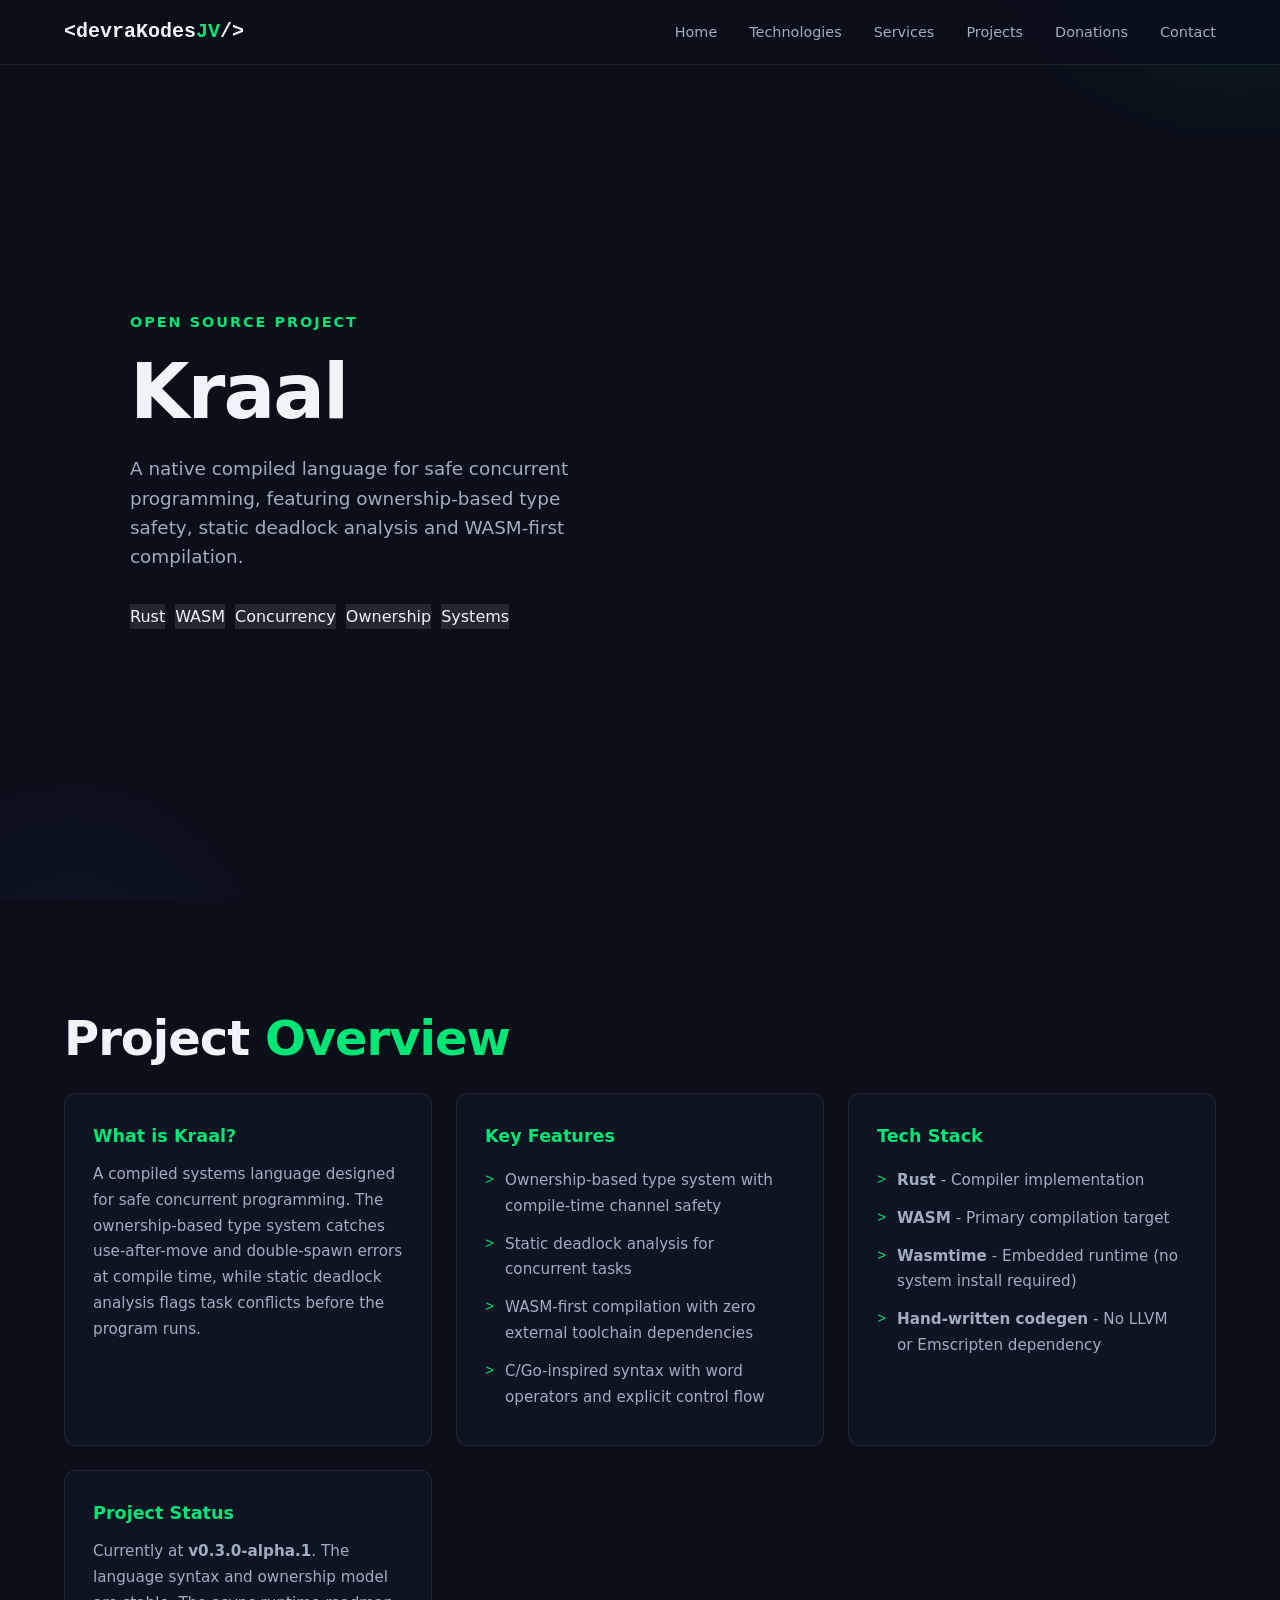
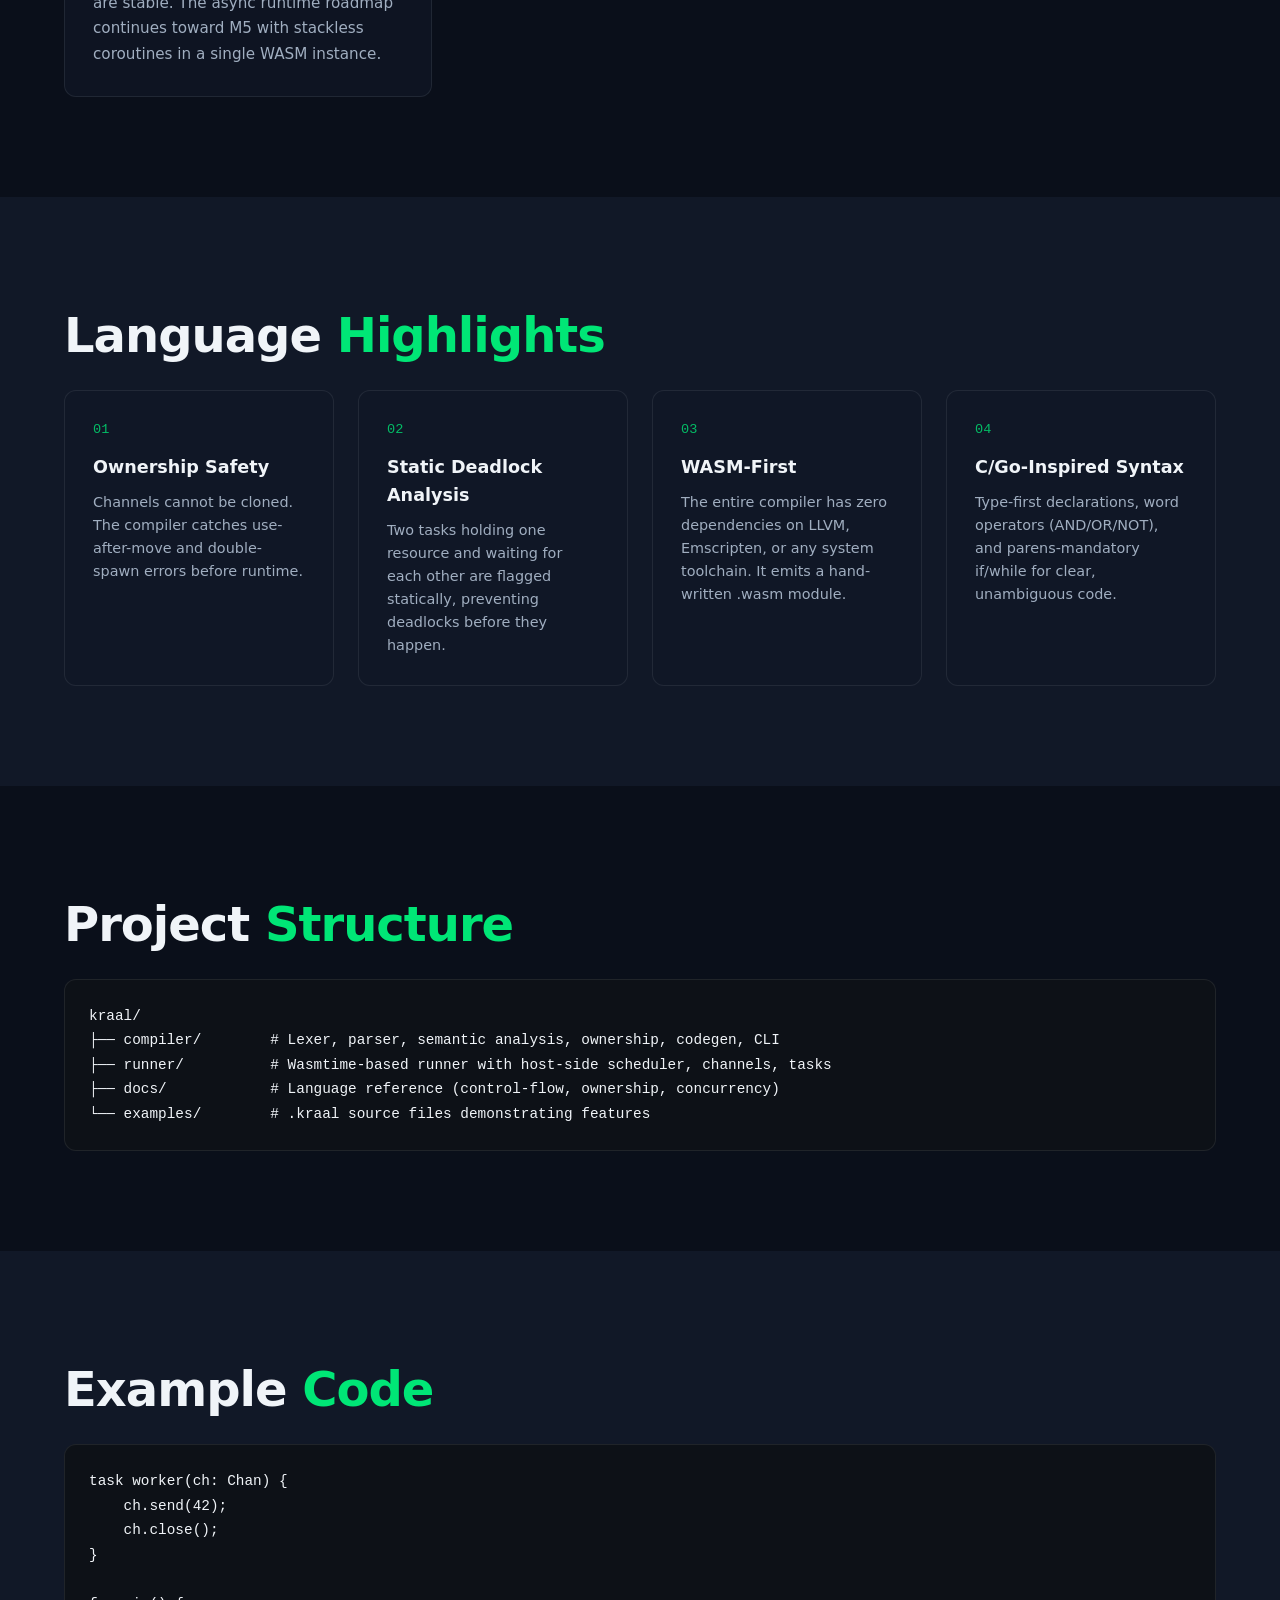
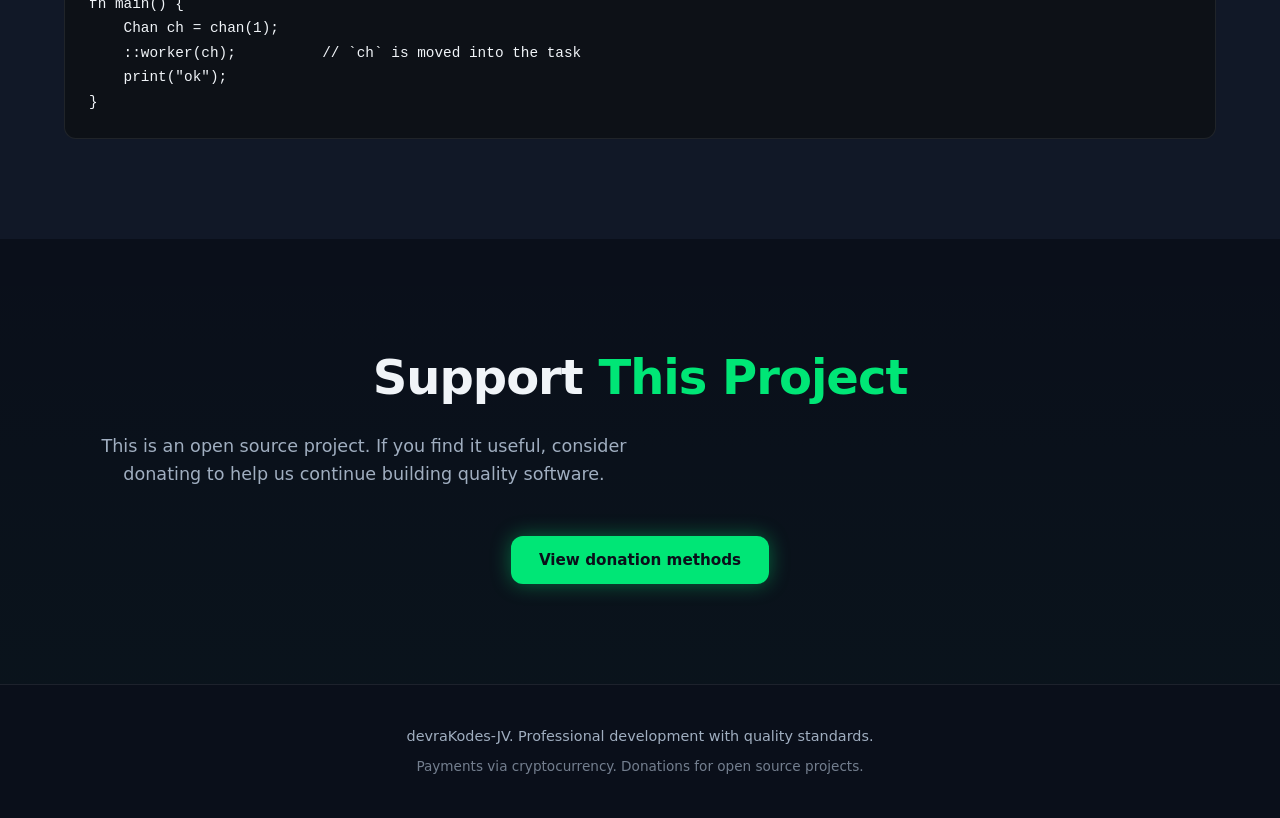
==== projects/kraal.html @ a85d1690 "kraal added" ====
<!DOCTYPE html>
<html lang="en">
<head>
  <meta charset="UTF-8">
  <meta name="viewport" content="width=device-width, initial-scale=1.0">
  <title>Kraal | devraKodes-JV</title>
  <link rel="stylesheet" href="../styles.css">
</head>
<body>
  <nav class="navbar">
    <div class="container">
      <a href="../" class="logo">&lt;devraKodes<span class="logo-accent">JV</span>/&gt;</a>
      <button class="nav-toggle" id="navToggle" aria-label="Menu">
        <span></span>
        <span></span>
        <span></span>
      </button>
      <ul class="nav-menu" id="navMenu">
        <li><a href="../#home">Home</a></li>
        <li><a href="../#technologies">Technologies</a></li>
        <li><a href="../#services">Services</a></li>
        <li><a href="../#projects">Projects</a></li>
        <li><a href="../#donations">Donations</a></li>
        <li><a href="../#contact">Contact</a></li>
      </ul>
    </div>
  </nav>

  <header class="hero">
    <div class="container">
      <div class="hero-content">
        <p class="hero-pre">Open Source Project</p>
        <h1 class="hero-title">Kraal</h1>
        <p class="hero-sub">A native compiled language for safe concurrent programming, featuring ownership-based type safety, static deadlock analysis and WASM-first compilation.</p>
        <div class="hero-tags">
          <span class="tag">Rust</span>
          <span class="tag">WASM</span>
          <span class="tag">Concurrency</span>
          <span class="tag">Ownership</span>
          <span class="tag">Systems</span>
        </div>
      </div>
    </div>
  </header>

  <section class="section">
    <div class="container">
      <h2 class="section-title">Project <span class="accent">Overview</span></h2>
      
      <div class="detail-grid">
        <div class="detail-card">
          <h3>What is Kraal?</h3>
          <p>A compiled systems language designed for safe concurrent programming. The ownership-based type system catches use-after-move and double-spawn errors at compile time, while static deadlock analysis flags task conflicts before the program runs.</p>
        </div>
        <div class="detail-card">
          <h3>Key Features</h3>
          <ul>
            <li>Ownership-based type system with compile-time channel safety</li>
            <li>Static deadlock analysis for concurrent tasks</li>
            <li>WASM-first compilation with zero external toolchain dependencies</li>
            <li>C/Go-inspired syntax with word operators and explicit control flow</li>
          </ul>
        </div>
        <div class="detail-card">
          <h3>Tech Stack</h3>
          <ul>
            <li><strong>Rust</strong> - Compiler implementation</li>
            <li><strong>WASM</strong> - Primary compilation target</li>
            <li><strong>Wasmtime</strong> - Embedded runtime (no system install required)</li>
            <li><strong>Hand-written codegen</strong> - No LLVM or Emscripten dependency</li>
          </ul>
        </div>
        <div class="detail-card">
          <h3>Project Status</h3>
          <p>Currently at <strong>v0.3.0-alpha.1</strong>. The language syntax and ownership model are stable. The async runtime roadmap continues toward M5 with stackless coroutines in a single WASM instance.</p>
        </div>
      </div>
    </div>
  </section>

  <section class="section alt-section">
    <div class="container">
      <h2 class="section-title">Language <span class="accent">Highlights</span></h2>
      
      <div class="features-grid">
        <div class="feature-card">
          <div class="feature-number">01</div>
          <h4>Ownership Safety</h4>
          <p>Channels cannot be cloned. The compiler catches use-after-move and double-spawn errors before runtime.</p>
        </div>
        <div class="feature-card">
          <div class="feature-number">02</div>
          <h4>Static Deadlock Analysis</h4>
          <p>Two tasks holding one resource and waiting for each other are flagged statically, preventing deadlocks before they happen.</p>
        </div>
        <div class="feature-card">
          <div class="feature-number">03</div>
          <h4>WASM-First</h4>
          <p>The entire compiler has zero dependencies on LLVM, Emscripten, or any system toolchain. It emits a hand-written .wasm module.</p>
        </div>
        <div class="feature-card">
          <div class="feature-number">04</div>
          <h4>C/Go-Inspired Syntax</h4>
          <p>Type-first declarations, word operators (AND/OR/NOT), and parens-mandatory if/while for clear, unambiguous code.</p>
        </div>
      </div>
    </div>
  </section>

  <section class="section">
    <div class="container">
      <h2 class="section-title">Project <span class="accent">Structure</span></h2>
      
      <div class="structure-block">
        <pre><code>kraal/
├── compiler/        # Lexer, parser, semantic analysis, ownership, codegen, CLI
├── runner/          # Wasmtime-based runner with host-side scheduler, channels, tasks
├── docs/            # Language reference (control-flow, ownership, concurrency)
└── examples/        # .kraal source files demonstrating features</code></pre>
      </div>
    </div>
  </section>

  <section class="section alt-section">
    <div class="container">
      <h2 class="section-title">Example <span class="accent">Code</span></h2>
      
      <div class="structure-block">
        <pre><code>task worker(ch: Chan<Number>) {
    ch.send(42);
    ch.close();
}

fn main() {
    Chan<Number> ch = chan<Number>(1);
    ::worker(ch);          // `ch` is moved into the task
    print("ok");
}</code></pre>
      </div>
    </div>
  </section>

  <section class="section cta-section">
    <div class="container">
      <h2 class="section-title">Support <span class="accent">This Project</span></h2>
      <p class="section-desc">This is an open source project. If you find it useful, consider donating to help us continue building quality software.</p>
      <a href="../#donations" class="btn btn-primary">View donation methods</a>
    </div>
  </section>

  <footer class="footer">
    <div class="container">
      <p>devraKodes-JV. Professional development with quality standards.</p>
      <p class="footer-sub">Payments via cryptocurrency. Donations for open source projects.</p>
    </div>
  </footer>

  <script src="../index.js"></script>
</body>
</html>
---- styles.css ----
:root {
  --bg-primary: #0a0f1a;
  --bg-secondary: #111827;
  --bg-card: rgba(17, 24, 39, 0.7);
  --text-primary: #f0f4f8;
  --text-secondary: #a0aec0;
  --accent: #00e676;
  --accent-dim: rgba(0, 230, 118, 0.15);
  --accent-glow: rgba(0, 230, 118, 0.4);
  --border: rgba(255, 255, 255, 0.08);
  --code-bg: #0d1117;
  --error: #ff5252;
  --radius: 12px;
  --max-width: 1200px;
  --transition: 0.3s cubic-bezier(0.4, 0, 0.2, 1);
}

* {
  margin: 0;
  padding: 0;
  box-sizing: border-box;
}

html {
  scroll-behavior: smooth;
}

body {
  font-family: system-ui, -apple-system, BlinkMacSystemFont, 'Segoe UI', Roboto, sans-serif;
  background-color: var(--bg-primary);
  color: var(--text-primary);
  line-height: 1.6;
  overflow-x: hidden;
}

.container {
  max-width: var(--max-width);
  margin: 0 auto;
  padding: 0 24px;
}

a {
  text-decoration: none;
  color: inherit;
  transition: color var(--transition);
}

ul {
  list-style: none;
}

code, pre {
  font-family: 'Courier New', Courier, monospace;
}

.btn {
  display: inline-flex;
  align-items: center;
  justify-content: center;
  padding: 12px 28px;
  border-radius: var(--radius);
  font-weight: 600;
  font-size: 0.95rem;
  cursor: pointer;
  border: none;
  transition: all var(--transition);
  position: relative;
  overflow: hidden;
}

.btn-primary {
  background: var(--accent);
  color: var(--bg-primary);
  box-shadow: 0 0 20px var(--accent-glow);
}

.btn-primary:hover {
  transform: translateY(-2px);
  box-shadow: 0 0 30px var(--accent-glow), 0 8px 25px rgba(0, 0, 0, 0.3);
}

.btn-secondary {
  background: transparent;
  color: var(--text-primary);
  border: 1px solid var(--border);
  backdrop-filter: blur(4px);
}

.btn-secondary:hover {
  border-color: var(--accent);
  color: var(--accent);
  transform: translateY(-2px);
}

.btn-copy {
  background: rgba(255, 255, 255, 0.05);
  color: var(--text-primary);
  border: 1px solid var(--border);
  padding: 8px 16px;
  font-size: 0.85rem;
  margin-top: 12px;
}

.btn-copy:hover {
  border-color: var(--accent);
  color: var(--accent);
}

.navbar {
  position: fixed;
  top: 0;
  left: 0;
  right: 0;
  z-index: 1000;
  padding: 16px 0;
  background: rgba(10, 15, 26, 0.85);
  backdrop-filter: blur(12px);
  border-bottom: 1px solid var(--border);
}

.navbar .container {
  display: flex;
  align-items: center;
  justify-content: space-between;
}

.logo {
  font-family: 'Courier New', Courier, monospace;
  font-weight: 700;
  font-size: 1.25rem;
  color: var(--text-primary);
}

.logo-accent {
  color: var(--accent);
}

.nav-menu {
  display: flex;
  gap: 32px;
}

.nav-menu a {
  font-size: 0.9rem;
  font-weight: 500;
  color: var(--text-secondary);
  position: relative;
}

.nav-menu a:hover,
.nav-menu a.active {
  color: var(--accent);
}

.nav-menu a::after {
  content: '';
  position: absolute;
  bottom: -6px;
  left: 0;
  width: 0;
  height: 2px;
  background: var(--accent);
  transition: width var(--transition);
}

.nav-menu a:hover::after,
.nav-menu a.active::after {
  width: 100%;
}

.nav-toggle {
  display: none;
  flex-direction: column;
  gap: 5px;
  background: none;
  border: none;
  cursor: pointer;
  padding: 4px;
}

.nav-toggle span {
  display: block;
  width: 24px;
  height: 2px;
  background: var(--text-primary);
  transition: all var(--transition);
}

.nav-toggle.active span:nth-child(1) {
  transform: rotate(45deg) translate(5px, 5px);
}

.nav-toggle.active span:nth-child(2) {
  opacity: 0;
}

.nav-toggle.active span:nth-child(3) {
  transform: rotate(-45deg) translate(5px, -5px);
}

.hero {
  min-height: 100vh;
  display: flex;
  align-items: center;
  padding: 120px 0 80px;
  position: relative;
  overflow: hidden;
}

.hero::before {
  content: '';
  position: absolute;
  top: -50%;
  right: -20%;
  width: 600px;
  height: 600px;
  background: radial-gradient(circle, var(--accent-glow) 0%, transparent 70%);
  opacity: 0.3;
  pointer-events: none;
}

.hero::after {
  content: '';
  position: absolute;
  bottom: -30%;
  left: -10%;
  width: 400px;
  height: 400px;
  background: radial-gradient(circle, rgba(99, 102, 241, 0.3) 0%, transparent 70%);
  opacity: 0.2;
  pointer-events: none;
}

.hero .container {
  display: grid;
  grid-template-columns: 1fr 1fr;
  gap: 60px;
  align-items: center;
  position: relative;
  z-index: 1;
}

.hero-pre {
  color: var(--accent);
  font-weight: 600;
  font-size: 0.9rem;
  letter-spacing: 2px;
  text-transform: uppercase;
  margin-bottom: 16px;
}

.hero-title {
  font-size: clamp(3rem, 6vw, 5rem);
  font-weight: 800;
  line-height: 1.1;
  margin-bottom: 20px;
  letter-spacing: -2px;
}

.hero-accent {
  color: var(--accent);
}

.hero-sub {
  font-size: 1.15rem;
  color: var(--text-secondary);
  margin-bottom: 32px;
  max-width: 480px;
}

.hero-cta {
  display: flex;
  gap: 16px;
  flex-wrap: wrap;
}

.hero-code {
  background: var(--code-bg);
  border: 1px solid var(--border);
  border-radius: var(--radius);
  padding: 24px;
  overflow-x: auto;
  box-shadow: 0 20px 60px rgba(0, 0, 0, 0.4);
  position: relative;
}

.hero-code::before {
  content: 'Java';
  position: absolute;
  top: 12px;
  right: 16px;
  font-size: 0.75rem;
  color: var(--text-secondary);
  opacity: 0.6;
}

.hero-code pre {
  font-size: 0.9rem;
  line-height: 1.7;
  color: var(--text-primary);
}

.code-keyword {
  color: #ff79c6;
}

.code-class {
  color: #8be9fd;
}

.code-string {
  color: #f1fa8c;
}

.section {
  padding: 100px 0;
  position: relative;
}

.section-title {
  font-size: clamp(2rem, 4vw, 3rem);
  font-weight: 800;
  margin-bottom: 16px;
  letter-spacing: -1px;
}

.section-desc {
  color: var(--text-secondary);
  font-size: 1.1rem;
  margin-bottom: 48px;
  max-width: 600px;
}

.accent {
  color: var(--accent);
}

.tech-section {
  background: linear-gradient(180deg, transparent 0%, rgba(0, 230, 118, 0.02) 100%);
}

.tech-grid {
  display: grid;
  grid-template-columns: repeat(auto-fit, minmax(260px, 1fr));
  gap: 24px;
}

.tech-card {
  background: var(--bg-card);
  border: 1px solid var(--border);
  border-radius: var(--radius);
  padding: 28px;
  transition: all var(--transition);
  position: relative;
  overflow: hidden;
}

.tech-card::before {
  content: '';
  position: absolute;
  top: 0;
  left: 0;
  right: 0;
  height: 2px;
  background: linear-gradient(90deg, transparent, var(--accent), transparent);
  opacity: 0;
  transition: opacity var(--transition);
}

.tech-card:hover {
  transform: translateY(-6px);
  border-color: rgba(0, 230, 118, 0.3);
  box-shadow: 0 20px 40px rgba(0, 0, 0, 0.3);
}

.tech-card:hover::before {
  opacity: 1;
}

.tech-icon {
  width: 48px;
  height: 48px;
  display: flex;
  align-items: center;
  justify-content: center;
  background: var(--accent-dim);
  border-radius: 10px;
  margin-bottom: 20px;
  color: var(--accent);
}

.tech-icon svg {
  width: 24px;
  height: 24px;
}

.tech-card h3 {
  font-size: 1.1rem;
  margin-bottom: 12px;
  font-weight: 600;
}

.tech-card ul li {
  color: var(--text-secondary);
  font-size: 0.9rem;
  padding: 4px 0;
  position: relative;
  padding-left: 16px;
}

.tech-card ul li::before {
  content: '>';
  position: absolute;
  left: 0;
  color: var(--accent);
  font-family: 'Courier New', Courier, monospace;
}

.services-section {
  background: var(--bg-secondary);
}

.services-grid {
  display: grid;
  grid-template-columns: repeat(auto-fit, minmax(260px, 1fr));
  gap: 24px;
}

.service-card {
  background: var(--bg-card);
  border: 1px solid var(--border);
  border-radius: var(--radius);
  padding: 32px;
  transition: all var(--transition);
  position: relative;
}

.service-card:hover {
  transform: translateY(-6px);
  border-color: rgba(0, 230, 118, 0.3);
}

.service-number {
  font-family: 'Courier New', Courier, monospace;
  font-size: 0.85rem;
  color: var(--accent);
  margin-bottom: 16px;
  opacity: 0.8;
}

.service-card h3 {
  font-size: 1.2rem;
  margin-bottom: 12px;
  font-weight: 600;
}

.service-card p {
  color: var(--text-secondary);
  font-size: 0.95rem;
}

.service-note {
  margin-top: 32px;
  padding: 24px;
  background: rgba(0, 230, 118, 0.05);
  border: 1px solid rgba(0, 230, 118, 0.2);
  border-radius: var(--radius);
  color: var(--text-secondary);
  font-size: 0.95rem;
  line-height: 1.7;
}

.service-note strong {
  color: var(--text-primary);
}

.projects-section {
  background: linear-gradient(180deg, transparent 0%, rgba(0, 230, 118, 0.02) 100%);
}

.projects-grid {
  display: grid;
  grid-template-columns: repeat(auto-fit, minmax(280px, 1fr));
  gap: 20px;
}

.project-card {
  background: var(--bg-card);
  border: 1px solid var(--border);
  border-radius: var(--radius);
  padding: 24px;
  transition: all var(--transition);
  position: relative;
  display: flex;
  flex-direction: column;
  gap: 12px;
}

.project-card:hover {
  border-color: rgba(0, 230, 118, 0.3);
  box-shadow: 0 12px 40px rgba(0, 0, 0, 0.3);
  transform: translateY(-4px);
}

.project-card.featured {
  border-color: rgba(0, 230, 118, 0.2);
  background: linear-gradient(135deg, rgba(0, 230, 118, 0.05), transparent);
}

.project-badge {
  display: inline-block;
  background: var(--accent);
  color: var(--bg-primary);
  font-size: 0.7rem;
  font-weight: 700;
  padding: 3px 10px;
  border-radius: 20px;
  letter-spacing: 1px;
  text-transform: uppercase;
  align-self: flex-start;
}

.project-card h3 {
  font-size: 1.1rem;
  font-weight: 700;
}

.project-desc {
  color: var(--text-secondary);
  font-size: 0.85rem;
  line-height: 1.5;
}

.project-tags {
  display: flex;
  flex-wrap: wrap;
  gap: 8px;
}

.project-link {
  margin-top: auto;
  color: var(--accent);
  font-weight: 600;
  font-size: 0.85rem;
  padding-top: 8px;
}

.donations-section {
  background: var(--bg-secondary);
}

.donation-methods {
  display: grid;
  grid-template-columns: repeat(auto-fit, minmax(280px, 1fr));
  gap: 24px;
}

.donation-card {
  background: var(--bg-card);
  border: 1px solid var(--border);
  border-radius: var(--radius);
  padding: 32px;
  text-align: center;
  transition: all var(--transition);
}

.donation-card:hover {
  transform: translateY(-6px);
  border-color: rgba(0, 230, 118, 0.3);
  box-shadow: 0 20px 40px rgba(0, 0, 0, 0.3);
}

.crypto-icon {
  width: 56px;
  height: 56px;
  margin: 0 auto 20px;
  border-radius: 50%;
  display: flex;
  align-items: center;
  justify-content: center;
  font-size: 1.5rem;
}

.crypto-icon.btc {
  background: rgba(247, 147, 26, 0.15);
  color: #f7931a;
}

.crypto-icon.eth {
  background: rgba(98, 126, 234, 0.15);
  color: #627eea;
}

.crypto-icon.usdt {
  background: rgba(38, 161, 123, 0.15);
  color: #26a17b;
}

.donation-card h4 {
  font-size: 1.1rem;
  margin-bottom: 12px;
}

.crypto-address {
  font-family: 'Courier New', Courier, monospace;
  font-size: 0.8rem;
  color: var(--text-secondary);
  word-break: break-all;
  background: rgba(0, 0, 0, 0.2);
  padding: 12px;
  border-radius: 8px;
  margin-bottom: 8px;
}

.contact-section {
  background: linear-gradient(180deg, transparent 0%, rgba(0, 230, 118, 0.02) 100%);
}

.contact-wrapper {
  display: grid;
  grid-template-columns: 1.5fr 1fr;
  gap: 48px;
  align-items: start;
}

.contact-form {
  display: grid;
  grid-template-columns: 1fr 1fr;
  gap: 20px;
}

.form-group {
  display: flex;
  flex-direction: column;
  gap: 8px;
}

.form-group.full {
  grid-column: 1 / -1;
}

.form-group label {
  font-size: 0.85rem;
  font-weight: 600;
  color: var(--text-secondary);
  text-transform: uppercase;
  letter-spacing: 1px;
}

.form-group input,
.form-group select,
.form-group textarea {
  background: var(--bg-card);
  border: 1px solid var(--border);
  border-radius: 8px;
  padding: 12px 16px;
  color: var(--text-primary);
  font-family: inherit;
  font-size: 0.95rem;
  transition: all var(--transition);
}

.form-group input:focus,
.form-group select:focus,
.form-group textarea:focus {
  outline: none;
  border-color: var(--accent);
  box-shadow: 0 0 0 3px var(--accent-dim);
}

.form-group textarea {
  resize: vertical;
  min-height: 120px;
}

.btn-submit {
  grid-column: 1 / -1;
  justify-self: start;
}

.contact-info {
  display: flex;
  flex-direction: column;
  gap: 20px;
}

.info-card {
  background: var(--bg-card);
  border: 1px solid var(--border);
  border-radius: var(--radius);
  padding: 24px;
  transition: all var(--transition);
}

.info-card:hover {
  border-color: rgba(0, 230, 118, 0.3);
}

.info-card h4 {
  font-size: 0.85rem;
  color: var(--text-secondary);
  text-transform: uppercase;
  letter-spacing: 1px;
  margin-bottom: 8px;
}

.info-card p {
  font-size: 1rem;
  font-weight: 600;
}

.footer {
  padding: 40px 0;
  border-top: 1px solid var(--border);
  text-align: center;
  color: var(--text-secondary);
  font-size: 0.9rem;
}

.footer-sub {
  margin-top: 8px;
  font-size: 0.85rem;
  opacity: 0.7;
}

/* Animaciones */
.fade-in {
  opacity: 0;
  transform: translateY(30px);
  transition: opacity 0.6s ease, transform 0.6s ease;
}

.fade-in.visible {
  opacity: 1;
  transform: translateY(0);
}

/* Responsive */
@media (max-width: 968px) {
  .hero .container {
    grid-template-columns: 1fr;
    gap: 40px;
  }

  .hero-code {
    order: -1;
  }

  .contact-wrapper {
    grid-template-columns: 1fr;
  }

  .nav-menu {
    position: fixed;
    top: 60px;
    left: 0;
    right: 0;
    background: rgba(10, 15, 26, 0.95);
    backdrop-filter: blur(12px);
    flex-direction: column;
    padding: 24px;
    gap: 16px;
    border-bottom: 1px solid var(--border);
    transform: translateY(-120%);
    transition: transform var(--transition);
  }

  .nav-menu.open {
    transform: translateY(0);
  }

  .nav-toggle {
    display: flex;
  }
}

@media (max-width: 640px) {
  .contact-form {
    grid-template-columns: 1fr;
  }

  .btn-submit {
    grid-column: 1;
  }

  .hero-cta {
    flex-direction: column;
  }

  .btn {
    width: 100%;
  }
}

/* Project Detail Page */
.hero-tags {
  display: flex;
  flex-wrap: wrap;
  gap: 10px;
  margin-top: 20px;
}

.hero-tags .tag {
  background: rgba(255, 255, 255, 0.1);
  border-color: rgba(255, 255, 255, 0.2);
}

.detail-grid {
  display: grid;
  grid-template-columns: repeat(auto-fit, minmax(280px, 1fr));
  gap: 24px;
}

.detail-card {
  background: var(--bg-card);
  border: 1px solid var(--border);
  border-radius: var(--radius);
  padding: 28px;
  transition: all var(--transition);
}

.detail-card:hover {
  border-color: rgba(0, 230, 118, 0.3);
  transform: translateY(-4px);
}

.detail-card h3 {
  font-size: 1.1rem;
  margin-bottom: 12px;
  color: var(--accent);
}

.detail-card p,
.detail-card li {
  color: var(--text-secondary);
  font-size: 0.95rem;
  line-height: 1.7;
}

.detail-card ul {
  list-style: none;
  padding: 0;
}

.detail-card ul li {
  padding: 6px 0;
  padding-left: 20px;
  position: relative;
}

.detail-card ul li::before {
  content: '>';
  position: absolute;
  left: 0;
  color: var(--accent);
  font-family: 'Courier New', Courier, monospace;
}

.alt-section {
  background: var(--bg-secondary);
}

.features-grid {
  display: grid;
  grid-template-columns: repeat(auto-fit, minmax(260px, 1fr));
  gap: 24px;
}

.feature-card {
  background: var(--bg-card);
  border: 1px solid var(--border);
  border-radius: var(--radius);
  padding: 28px;
  transition: all var(--transition);
  position: relative;
}

.feature-card:hover {
  border-color: rgba(0, 230, 118, 0.3);
  transform: translateY(-4px);
}

.feature-number {
  font-family: 'Courier New', Courier, monospace;
  font-size: 0.85rem;
  color: var(--accent);
  margin-bottom: 12px;
  opacity: 0.8;
}

.feature-card h4 {
  font-size: 1.1rem;
  margin-bottom: 10px;
  font-weight: 600;
}

.feature-card p {
  color: var(--text-secondary);
  font-size: 0.9rem;
  line-height: 1.6;
}

.structure-block {
  background: var(--code-bg);
  border: 1px solid var(--border);
  border-radius: var(--radius);
  padding: 24px;
  overflow-x: auto;
}

.structure-block pre {
  font-family: 'Courier New', Courier, monospace;
  font-size: 0.9rem;
  line-height: 1.7;
  color: var(--text-primary);
}

.cta-section {
  background: linear-gradient(180deg, transparent 0%, rgba(0, 230, 118, 0.02) 100%);
  text-align: center;
}
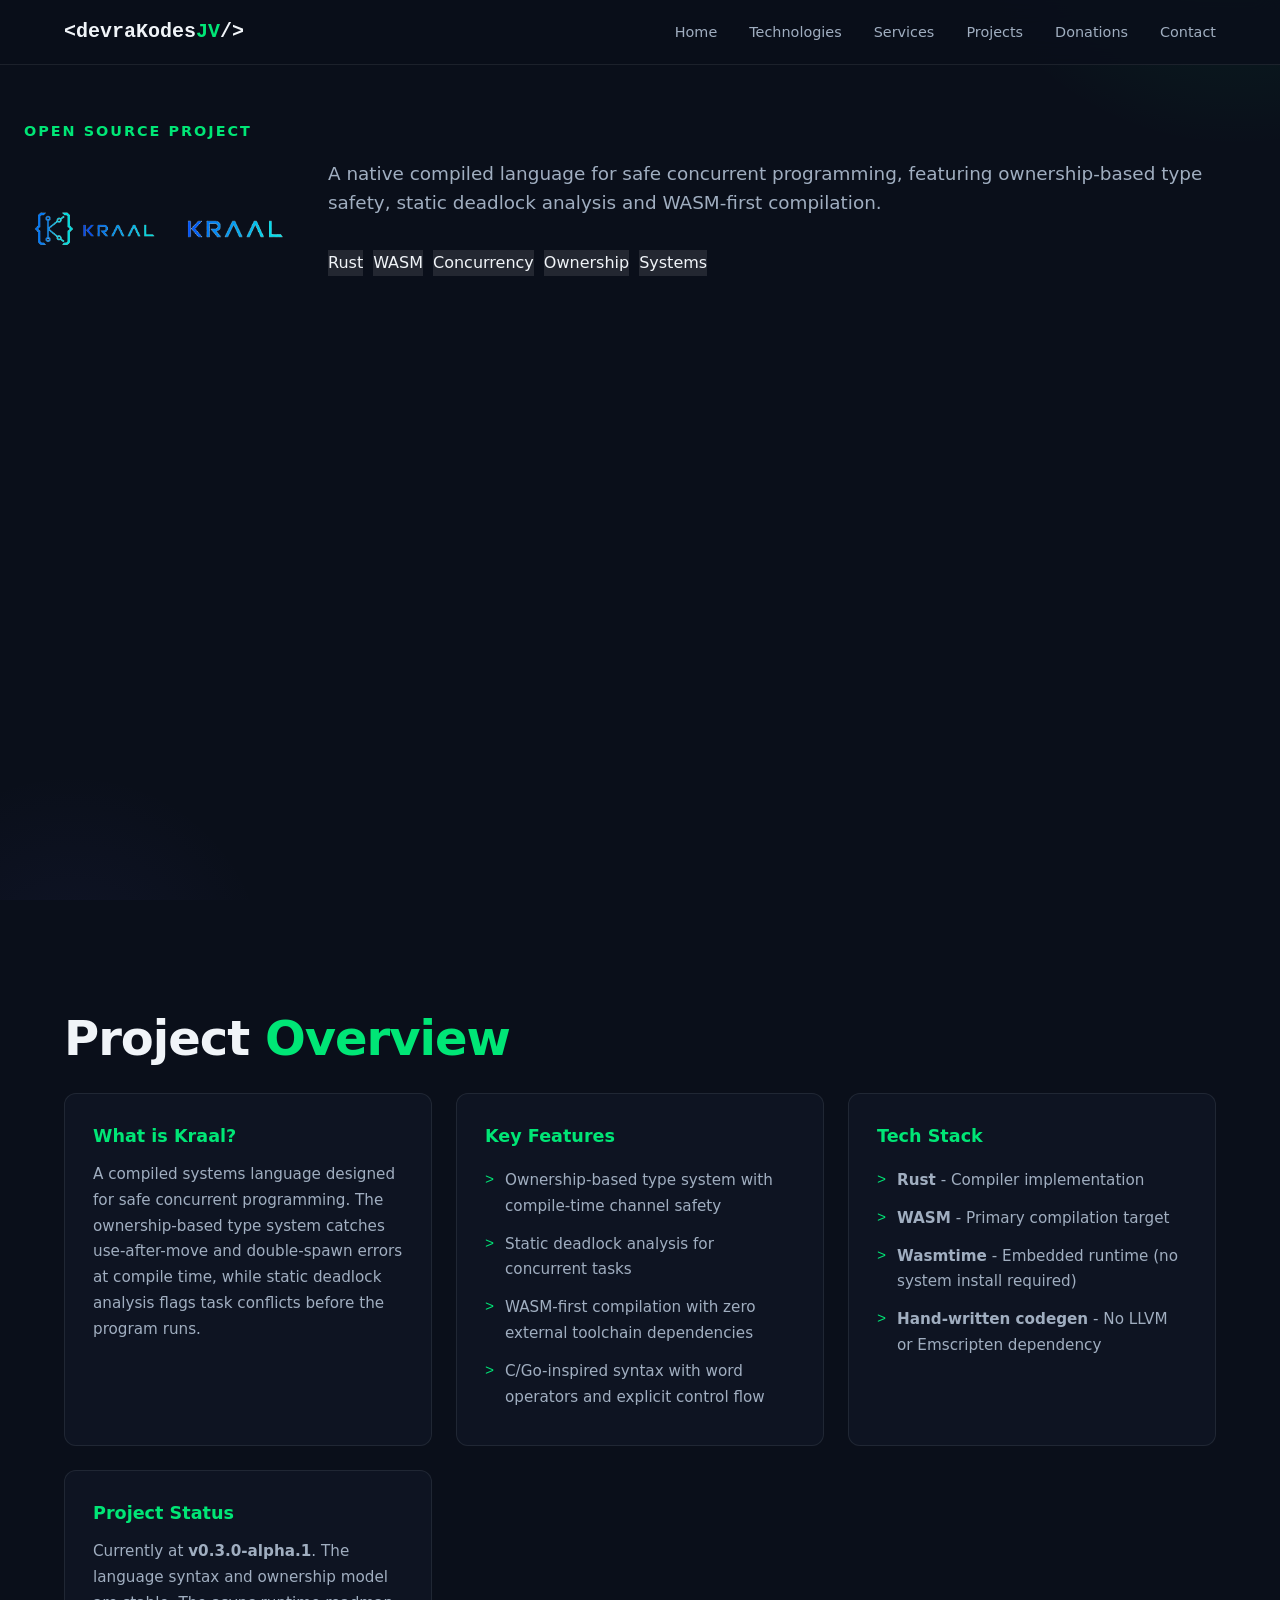
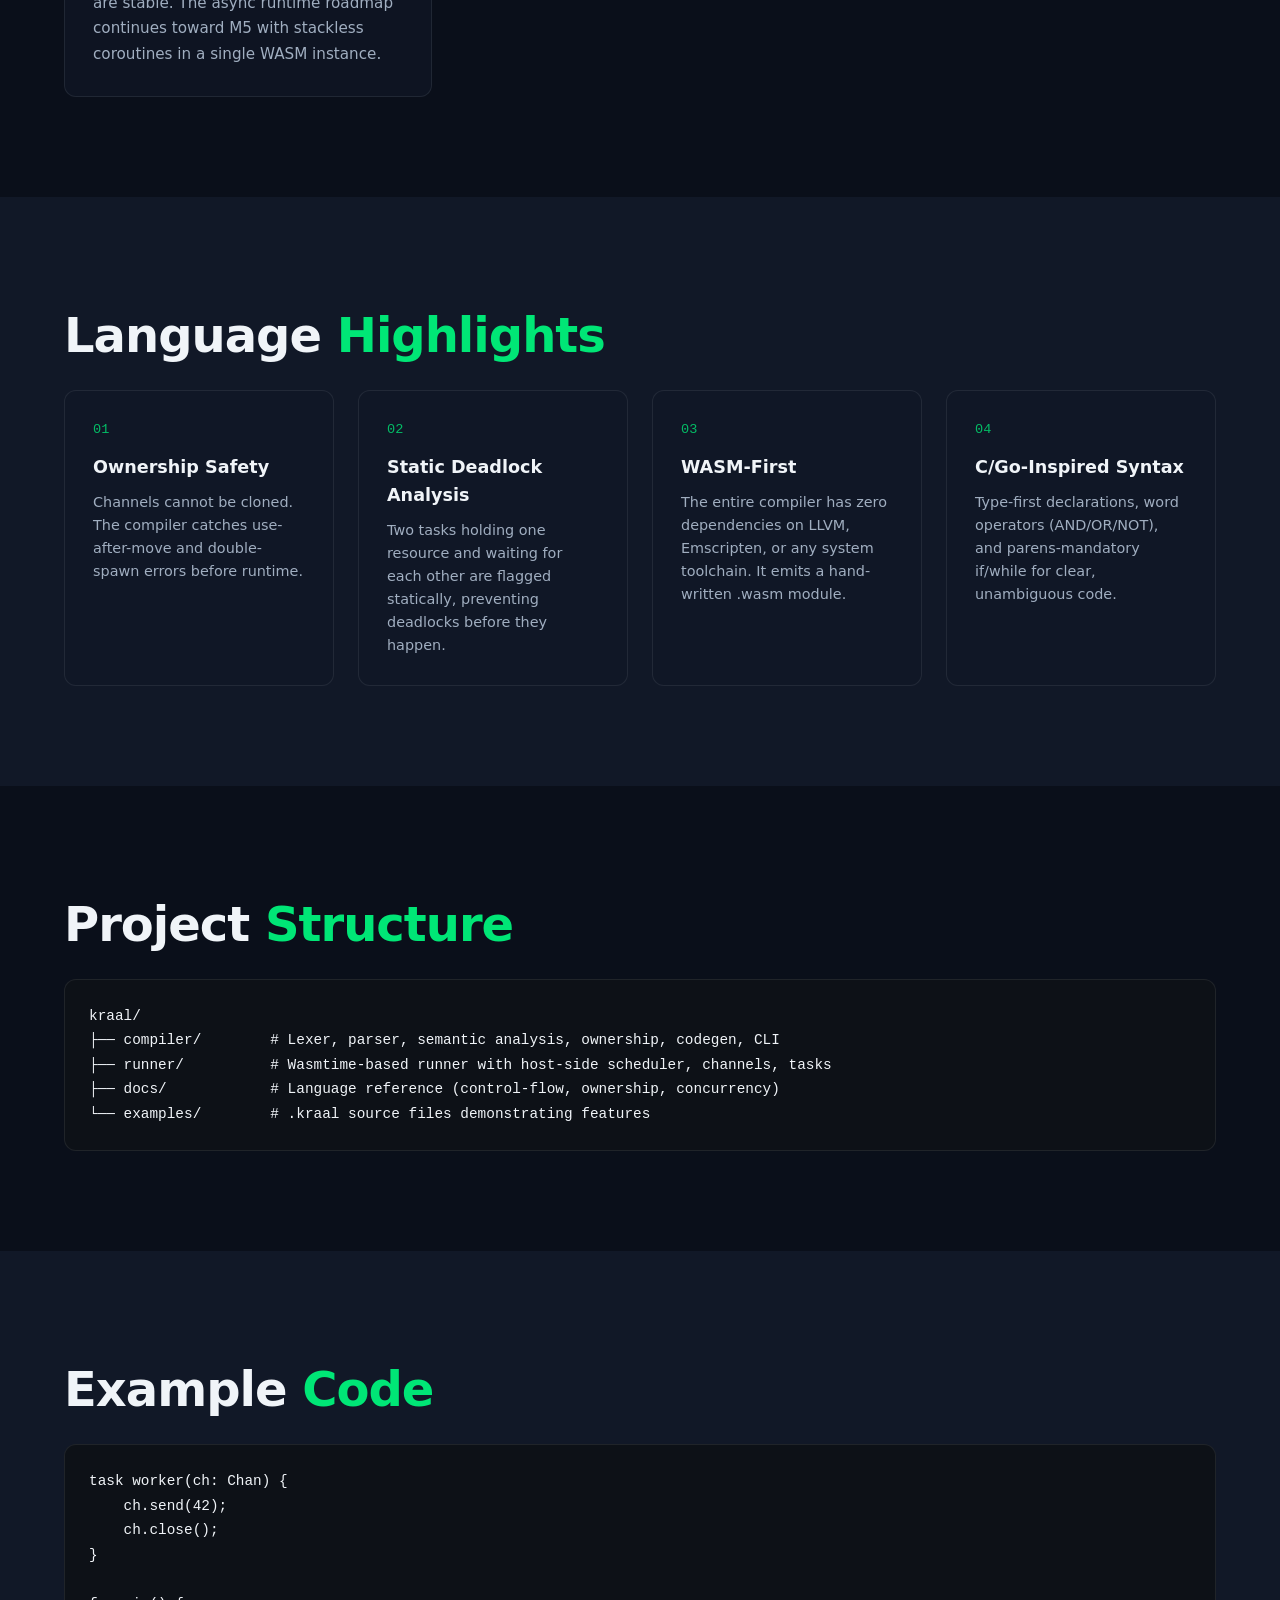
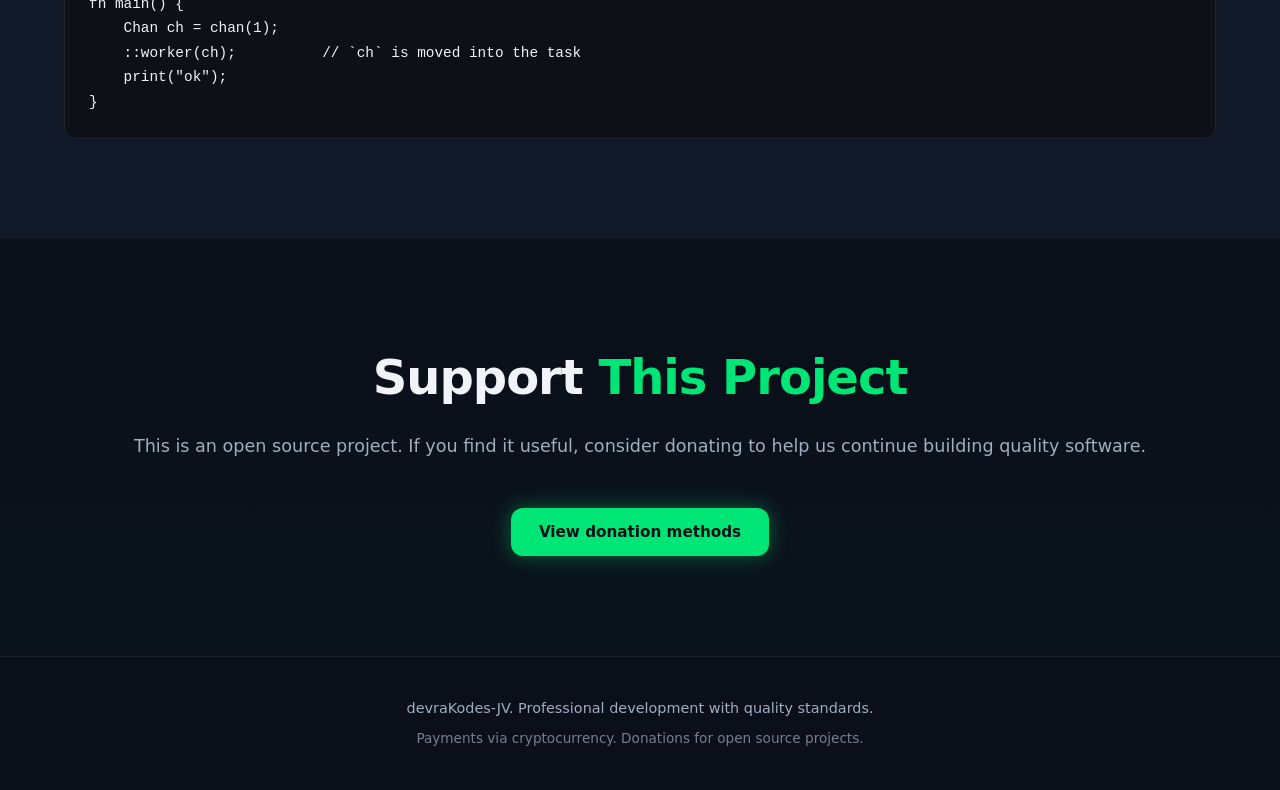
==== commit 3fdbe5d2: "new changes" ====
--- a/projects/kraal.html
+++ b/projects/kraal.html
@@ -26,18 +26,25 @@
     </div>
   </nav>
 
-  <header class="hero">
-    <div class="container">
+  <header class="hero hero-project">
+    <div class="hero-full">
       <div class="hero-content">
         <p class="hero-pre">Open Source Project</p>
-        <h1 class="hero-title">Kraal</h1>
-        <p class="hero-sub">A native compiled language for safe concurrent programming, featuring ownership-based type safety, static deadlock analysis and WASM-first compilation.</p>
-        <div class="hero-tags">
-          <span class="tag">Rust</span>
-          <span class="tag">WASM</span>
-          <span class="tag">Concurrency</span>
-          <span class="tag">Ownership</span>
-          <span class="tag">Systems</span>
+        <div class="project-hero-layout">
+          <div class="project-hero-media">
+            <img class="project-logo-large" src="../img/kraal-final.png" alt="Kraal">
+            <img class="project-logo-large" src="../img/kraal-name.png" alt="Kraal">
+          </div>
+          <div class="project-hero-info">
+            <p class="hero-sub">A native compiled language for safe concurrent programming, featuring ownership-based type safety, static deadlock analysis and WASM-first compilation.</p>
+            <div class="hero-tags">
+              <span class="tag">Rust</span>
+              <span class="tag">WASM</span>
+              <span class="tag">Concurrency</span>
+              <span class="tag">Ownership</span>
+              <span class="tag">Systems</span>
+            </div>
+          </div>
         </div>
       </div>
     </div>
--- a/styles.css
+++ b/styles.css
@@ -205,6 +205,7 @@
   padding: 120px 0 80px;
   position: relative;
   overflow: hidden;
+  width: 100%;
 }
 
 .hero::before {
@@ -257,6 +258,47 @@
   letter-spacing: -2px;
 }
 
+.hero-project {
+  flex-direction: column;
+  align-items: stretch;
+  width: 100%;
+}
+
+.hero-full {
+  width: 100%;
+  max-width: 100%;
+  padding: 0 24px;
+}
+
+.project-hero-layout {
+  display: flex;
+  gap: 24px;
+  align-items: flex-start;
+  margin-bottom: 16px;
+  width: 100%;
+}
+
+.project-hero-media {
+  display: flex;
+  flex-direction: row;
+  gap: 0;
+  align-items: center;
+  flex-shrink: 0;
+}
+
+.project-hero-info {
+  flex: 1;
+  min-width: 0;
+}
+
+.project-logo-large {
+  width: 140px;
+  height: 140px;
+  flex-shrink: 0;
+  border-radius: 12px;
+  object-fit: contain;
+}
+
 .hero-accent {
   color: var(--accent);
 }
@@ -264,8 +306,13 @@
 .hero-sub {
   font-size: 1.15rem;
   color: var(--text-secondary);
+  margin-top: 0;
   margin-bottom: 32px;
-  max-width: 480px;
+  max-width: 100%;
+}
+
+.project-hero-info .hero-sub {
+  margin-top: 0;
 }
 
 .hero-cta {
@@ -328,7 +375,6 @@
   color: var(--text-secondary);
   font-size: 1.1rem;
   margin-bottom: 48px;
-  max-width: 600px;
 }
 
 .accent {
@@ -385,8 +431,8 @@
   justify-content: center;
   background: var(--accent-dim);
   border-radius: 10px;
-  margin-bottom: 20px;
-  color: var(--accent);
+  color: var(--accent);
+  flex-shrink: 0;
 }
 
 .tech-icon svg {
@@ -394,9 +440,16 @@
   height: 24px;
 }
 
+.tech-header {
+  display: flex;
+  justify-content: flex-start;
+  align-items: center;
+  gap: 12px;
+  margin-bottom: 12px;
+}
+
 .tech-card h3 {
   font-size: 1.1rem;
-  margin-bottom: 12px;
   font-weight: 600;
 }
 
@@ -442,15 +495,22 @@
 
 .service-number {
   font-family: 'Courier New', Courier, monospace;
-  font-size: 0.85rem;
-  color: var(--accent);
-  margin-bottom: 16px;
+  font-size: 1.1rem;
+  color: var(--accent);
   opacity: 0.8;
+  flex-shrink: 0;
+}
+
+.service-header {
+  display: flex;
+  justify-content: flex-start;
+  align-items: center;
+  gap: 12px;
+  margin-bottom: 12px;
 }
 
 .service-card h3 {
   font-size: 1.2rem;
-  margin-bottom: 12px;
   font-weight: 600;
 }
 
@@ -517,12 +577,40 @@
   border-radius: 20px;
   letter-spacing: 1px;
   text-transform: uppercase;
-  align-self: flex-start;
+  flex-shrink: 0;
 }
 
 .project-card h3 {
   font-size: 1.1rem;
   font-weight: 700;
+}
+
+.project-header {
+  display: flex;
+  justify-content: space-between;
+  align-items: center;
+  gap: 16px;
+}
+
+.project-title-group {
+  display: flex;
+  align-items: center;
+  gap: 10px;
+  min-width: 0;
+  flex: 1;
+}
+
+.project-title-group h3 {
+  white-space: nowrap;
+  overflow: hidden;
+  text-overflow: ellipsis;
+}
+
+.project-logo {
+  width: 64px;
+  height: 64px;
+  flex-shrink: 0;
+  border-radius: 8px;
 }
 
 .project-desc {
@@ -744,6 +832,16 @@
 
   .hero-code {
     order: -1;
+  }
+
+  .project-logo-large {
+    width: 120px;
+    height: 120px;
+  }
+
+  .project-hero-layout {
+    flex-direction: column;
+    gap: 16px;
   }
 
   .contact-wrapper {
@@ -787,6 +885,16 @@
     flex-direction: column;
   }
 
+  .project-logo-large {
+    width: 100px;
+    height: 100px;
+  }
+
+  .project-hero-layout {
+    flex-direction: column;
+    gap: 12px;
+  }
+
   .btn {
     width: 100%;
   }
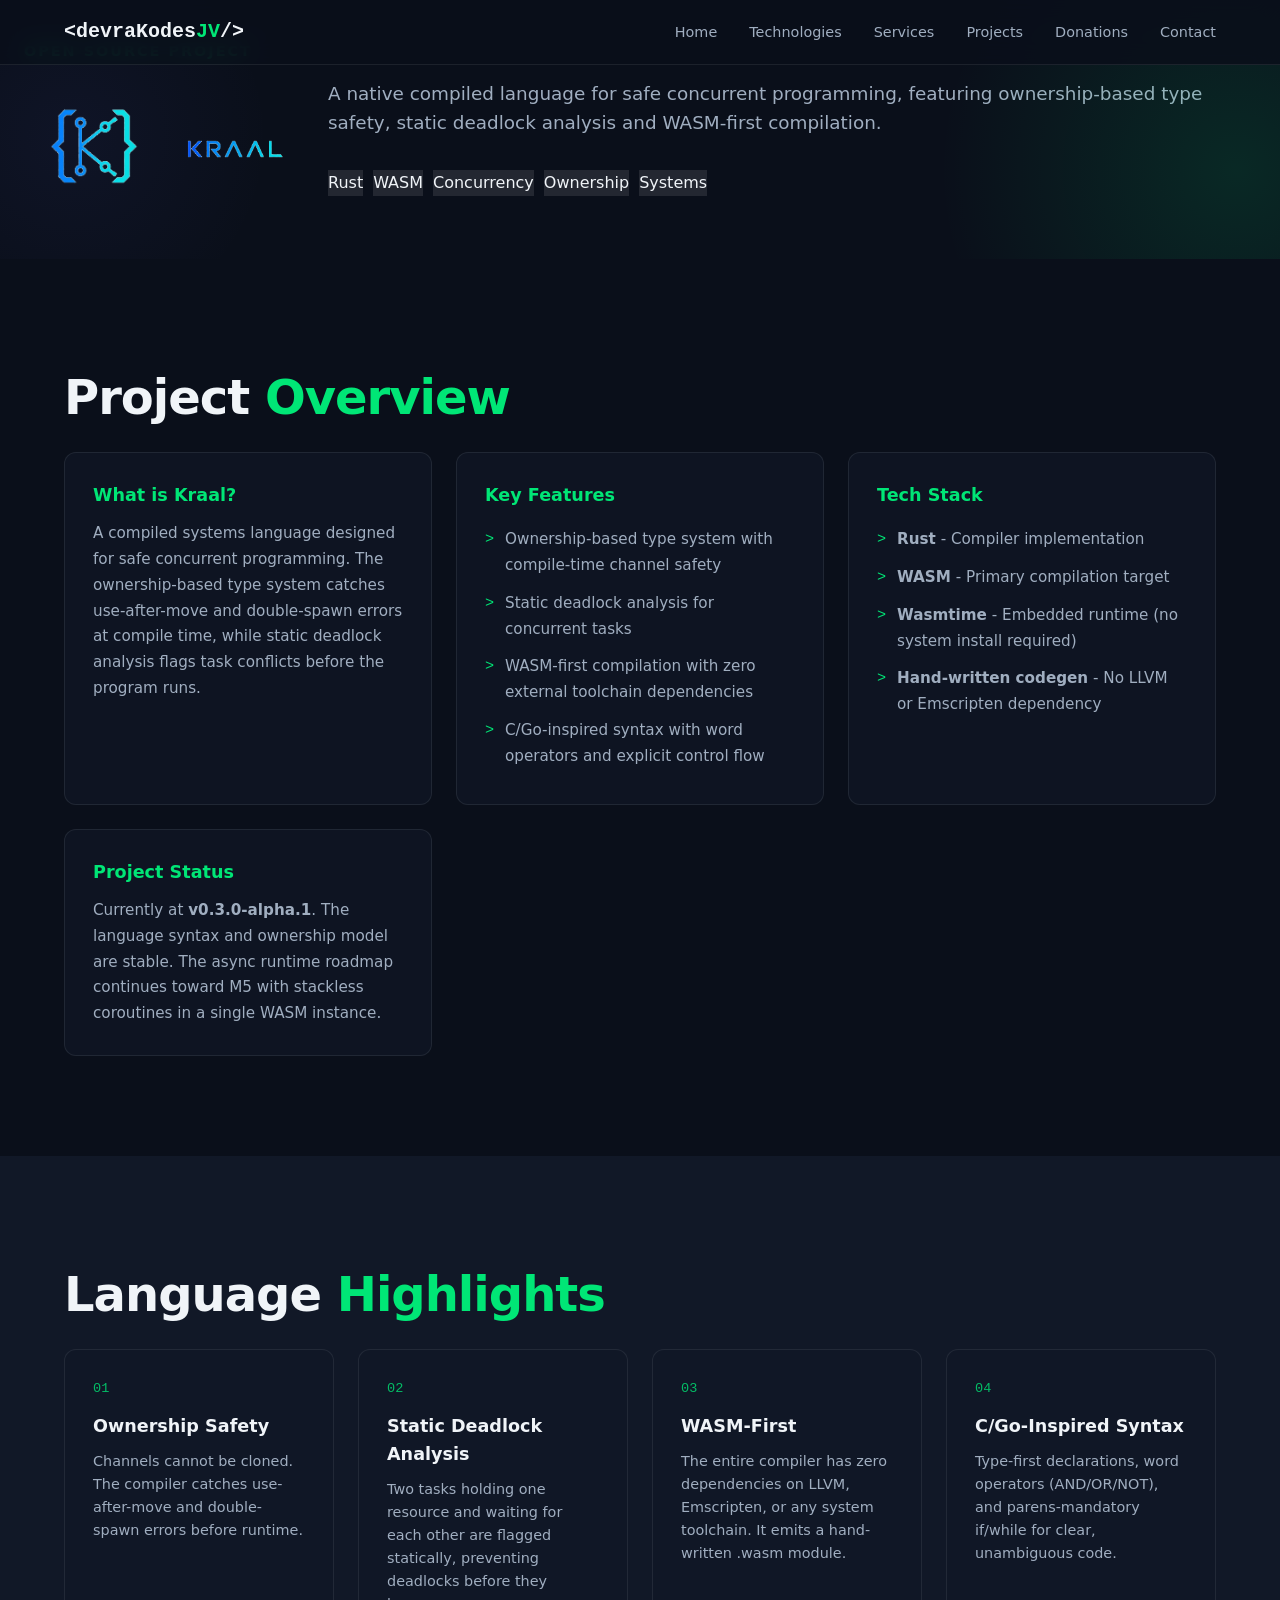
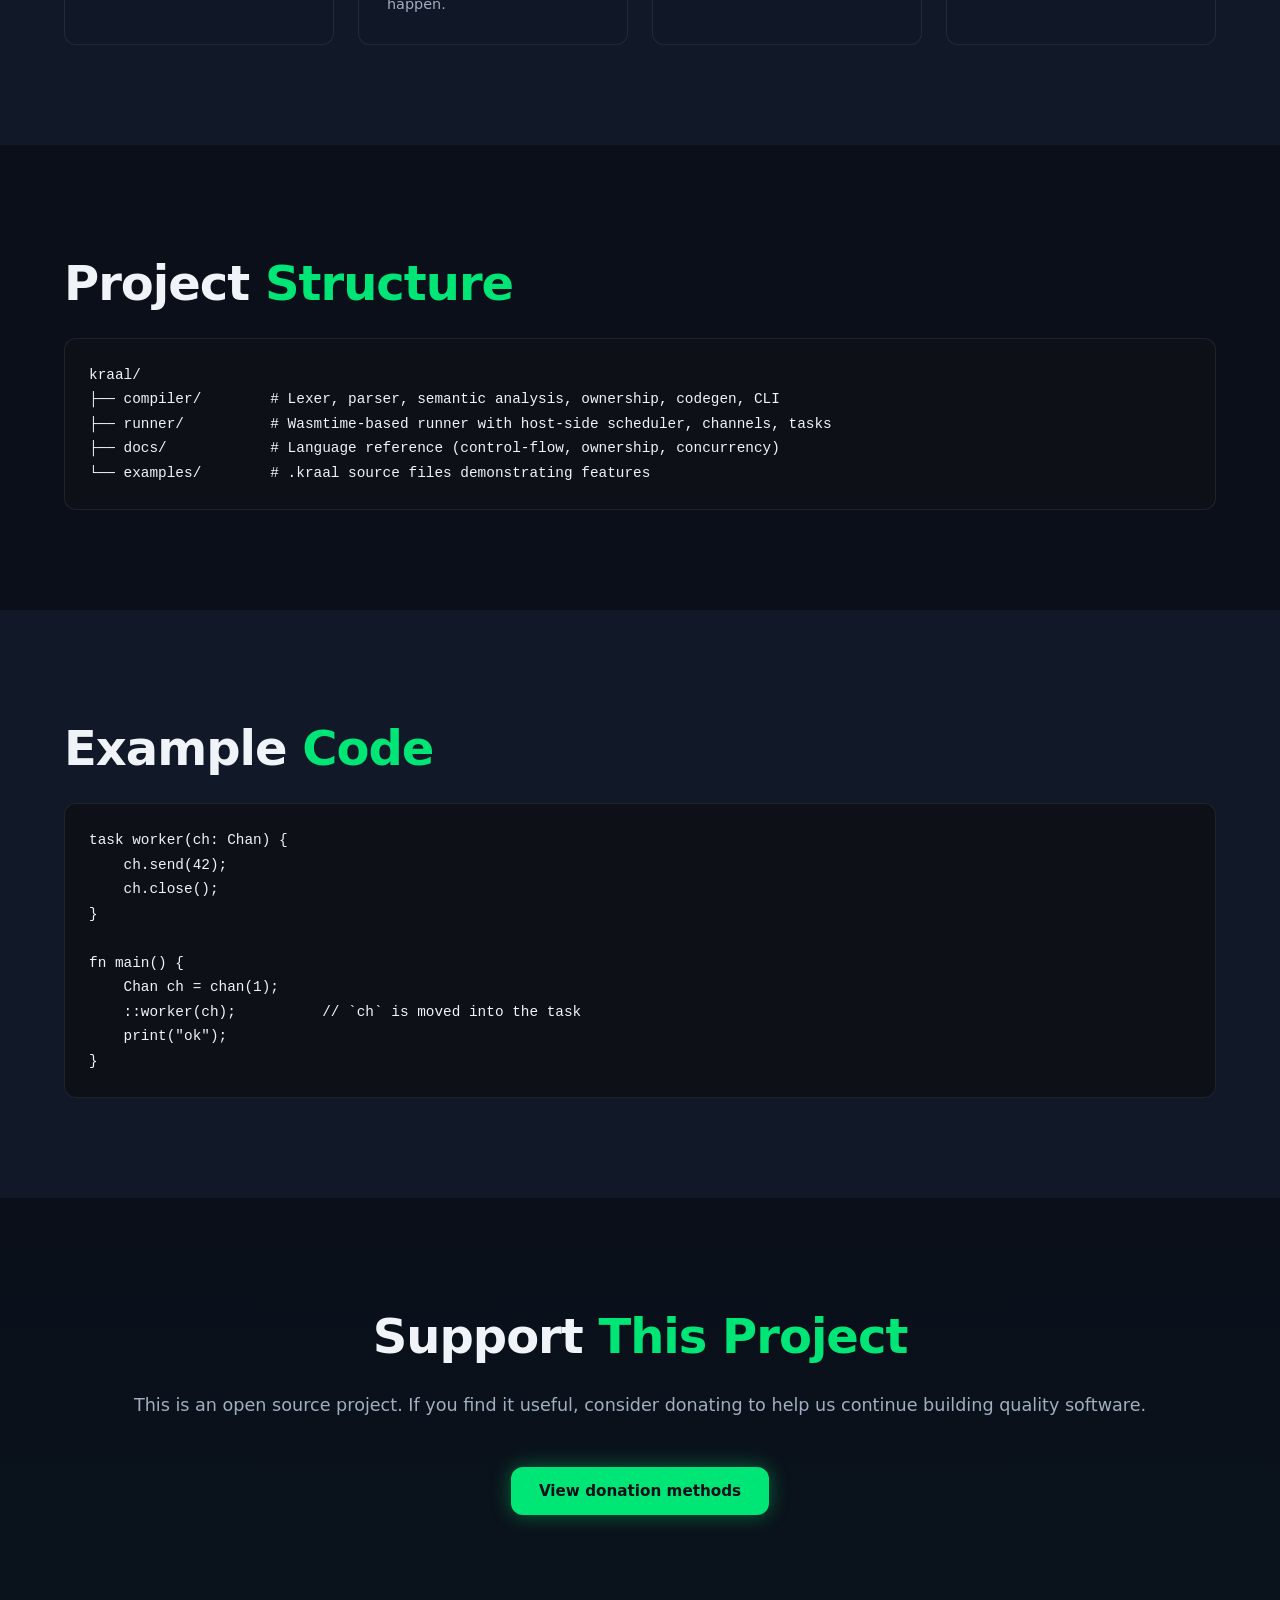
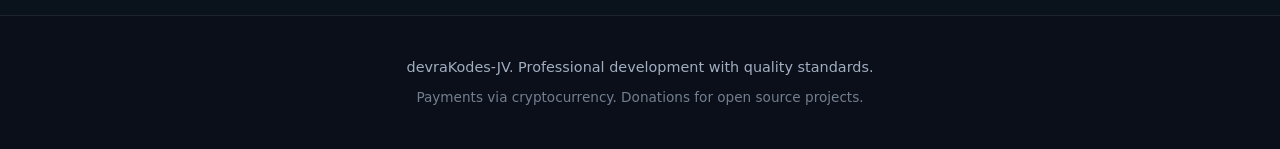
==== commit 59f8f36f: "styles in details refinde" ====
--- a/projects/kraal.html
+++ b/projects/kraal.html
@@ -32,7 +32,7 @@
         <p class="hero-pre">Open Source Project</p>
         <div class="project-hero-layout">
           <div class="project-hero-media">
-            <img class="project-logo-large" src="../img/kraal-final.png" alt="Kraal">
+            <img class="project-logo-large" src="../img/kraal-logo.png" alt="Kraal">
             <img class="project-logo-large" src="../img/kraal-name.png" alt="Kraal">
           </div>
           <div class="project-hero-info">
--- a/styles.css
+++ b/styles.css
@@ -259,11 +259,12 @@
 }
 
 .hero-project {
+  min-height: auto;
+  padding: 40px 0 24px;
   flex-direction: column;
   align-items: stretch;
   width: 100%;
 }
-
 .hero-full {
   width: 100%;
   max-width: 100%;
